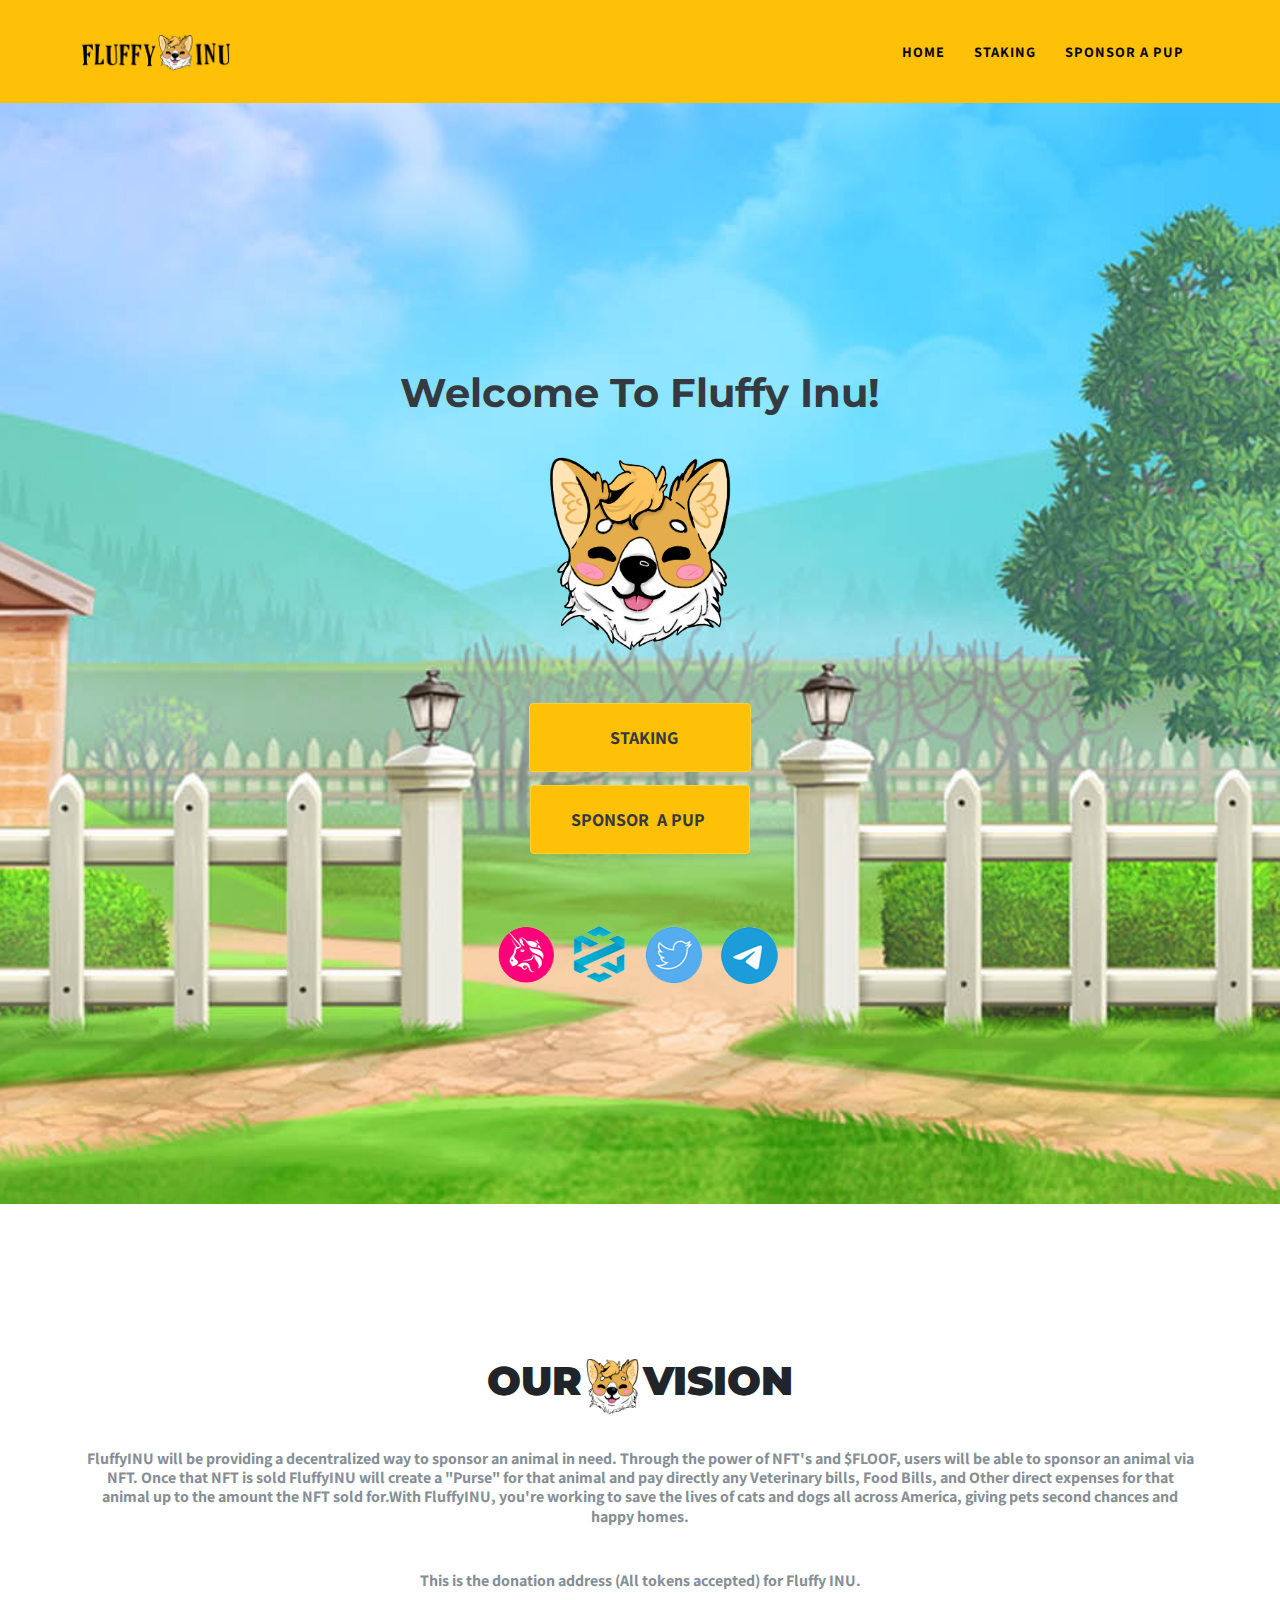
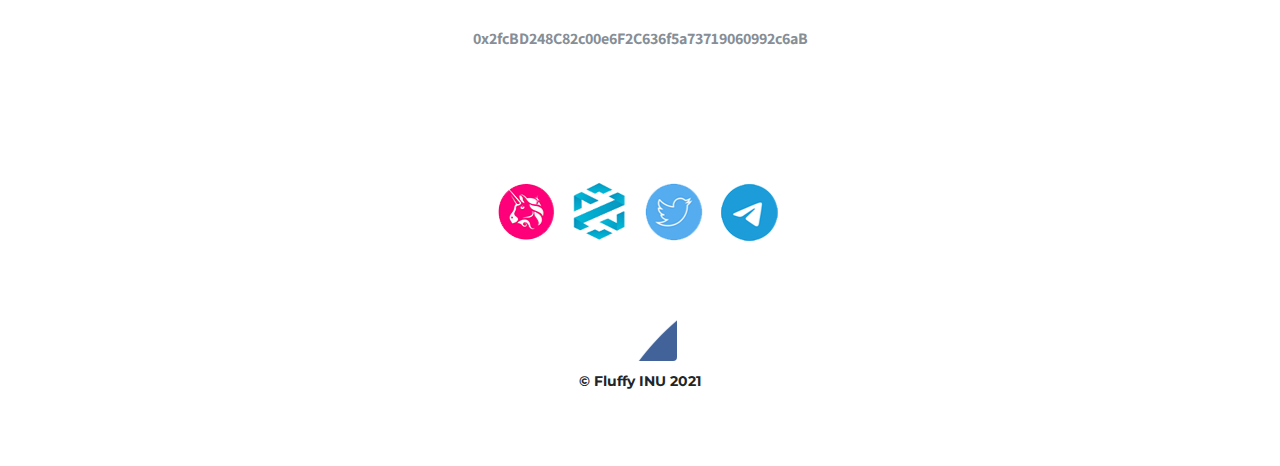
==== index.html @ c289464d "Update index.html" ====
<!DOCTYPE html>
<html>

<head>
    <meta charset="utf-8">
    <meta name="viewport" content="width=device-width, initial-scale=1.0, shrink-to-fit=no">
    <title>Fluffy Inu - FLOOF</title>
	<link rel="shortcut icon" type="assets/img/1.jpg" href="assets/img/1.png"/>
    <link rel="stylesheet" href="assets/bootstrap/css/bootstrap.min.css">
    <link rel="stylesheet" href="https://fonts.googleapis.com/css?family=Montserrat:400,700">
    <link rel="stylesheet" href="https://fonts.googleapis.com/css?family=Kaushan+Script">
    <link rel="stylesheet" href="https://fonts.googleapis.com/css?family=Assistant&amp;display=swap">
    <link rel="stylesheet" href="assets/fonts/font-awesome.min.css">
</head>

<body id="page-top" data-bs-spy="scroll" data-bs-target="#mainNav" data-bs-offset="54">
    <nav class="navbar navbar-dark navbar-expand-lg fixed-top bg-warning" id="mainNav" style="color: rgb(34,88,85);">
        <div class="container"><img src="assets/img/image1423.png" style="width: 148px;"><button data-bs-toggle="collapse" data-bs-target="#navbarResponsive" class="navbar-toggler navbar-toggler-right" type="button" aria-controls="navbarResponsive" aria-expanded="false" aria-label="Toggle navigation"><i class="fa fa-bars"></i></button>
            <div class="collapse navbar-collapse" id="navbarResponsive">
                <ul class="navbar-nav ms-auto text-uppercase">
                    <li class="nav-item"><a class="nav-link" href="index.html" style="color: #050402;font-weight: bold;font-family: Assistant, sans-serif;">Home</a></li>
                    <li class="nav-item" style="color: #050402;font-weight: bold;font-family: Assistant, sans-serif;"><a class="nav-link" href="staking.html" style="color: #050402;font-weight: bold;font-family: Assistant, sans-serif;">Staking</a></li>
                    <li class="nav-item" style="color: #050402;font-weight: bold;font-family: Assistant, sans-serif;"><a class="nav-link" href="sponsor.html" style="color: #050402;font-weight: bold;font-family: Assistant, sans-serif;">SPONSOR a pup</a></li>
                    <li class="nav-item"></li>
                    <li class="nav-item"></li>
                </ul>
            </div>
        </div>
    </nav>
    <header class="masthead" style="background: url(&quot;assets/img/TheDogHouse.jpg&quot;) center / cover no-repeat;">
        <div class="container">
            <div class="intro-text">
                <div class="intro-lead-in" style="margin-top: -207px;"><span style="color: rgb(52,58,64);"><br><br> <br> <br> <br> <br> <br> <strong>Welcome To Fluffy Inu!</strong><br></span></div><img src="assets/img/1.png" style="height: 212px;min-height: 0px;padding-top: 0px;margin-top: 3px;">
                <div class="intro-heading text-uppercase"></div><a class="btn btn-primary btn-xl text-uppercase" role="button" href="staking.html" style="color: rgb(52,58,64);background: rgb(255,193,7);font-family: Assistant, sans-serif;">&nbsp; &nbsp; &nbsp; &nbsp; &nbsp; STAKING&nbsp; &nbsp; &nbsp; &nbsp;&nbsp;</a>
                <div class="intro-heading text-uppercase"><a class="btn btn-primary btn-xl text-uppercase" role="button" href="sponsor.html" style="margin-top: 7px;color: rgb(52,58,64);background: rgb(255,193,7);font-family: Assistant, sans-serif;">SPONSOR&nbsp; A PUP&nbsp;</a></div><a class="btn" role="button" style="background: url(&quot;assets/img/uni.png&quot;), rgba(255,255,255,0);width: 88.2344px;height: 100px;border-style: none;margin-left: -14px;font-size: 16px;" href="https://v2.info.uniswap.org/token/0x43dd69250f18658f80c8b9fc0993962fe66453db"></a><a class="btn" role="button" style="background: url(&quot;assets/img/dex.png&quot;), url(&quot;assets/img/dex.png&quot;), rgba(255,255,255,0);width: 88.2344px;height: 100px;border-style: none;margin-left: -14px;" href="https://www.dextools.io/app/ether/pair-explorer/0xcd4ad3fb997b3db639ab2189c6a6e879533c0e31"></a><a class="btn" role="button" style="background: url(&quot;assets/img/tw.png&quot;), rgba(255,255,255,0);width: 88.2344px;height: 100px;border-style: none;margin-left: -14px;" href="https://twitter.com/Fluffy__INU"></a><a class="btn" role="button" style="background: url(&quot;assets/img/tel.png&quot;), rgba(255,255,255,0);width: 88.2344px;height: 100px;border-style: none;padding-left: 29px;margin-left: -12px;" href="https://t.me/FluffyINU"></a>
            </div>
        </div>
    </header>
    <section id="services">
        <div class="container">
            <div class="row">
                <div class="col-lg-12 text-center">
                    <h2 class="text-uppercase section-heading"><strong>OUR</strong><img src="assets/img/1.png" style="width: 61px;"><strong>VISION</strong><br></h2>
                    <h3 class="text-muted section-subheading" style="font-family: Assistant, sans-serif;color: rgb(87,88,89);"><br><strong>FluffyINU will be providing a decentralized way to sponsor an animal in need. Through the power of NFT's and $FLOOF, users will be able to sponsor an animal via NFT. Once that NFT is sold FluffyINU will create a "Purse" for that animal and pay directly any Veterinary bills, Food Bills, and Other direct expenses for that animal up to the amount the NFT sold for.With FluffyINU, you're working to save the lives of cats and dogs all across America, giving pets second chances and happy homes.</strong><br><br></h3>
                </div>
            </div>
            <div class="row">
                <div class="col-lg-12 text-center" style="margin-top: -87px;">
                    <h3 class="text-muted section-subheading" style="font-family: Assistant, sans-serif;color: rgb(87,88,89);"><br><br><strong>This is the donation address (All tokens accepted) for Fluffy INU.</strong><br><br><br><strong>0x2fcBD248C82c00e6F2C636f5a73719060992c6aB</strong><br><br></h3>
                </div>
            </div>
        </div>
    </section>
    <footer style="margin-top: -156px;">
        <div class="container">
            <div class="row">
                <div class="col-md-4"><span class="copyright"></span></div>
                <div class="col-md-4">
                    <ul class="list-inline social-buttons"></ul><a class="btn" role="button" style="background: url(&quot;assets/img/uni.png&quot;), rgba(255,255,255,0);width: 88.2344px;height: 100px;border-style: none;margin-left: -14px;" href="https://v2.info.uniswap.org/token/0x43dd69250f18658f80c8b9fc0993962fe66453db"></a><a class="btn" role="button" style="background: url(&quot;assets/img/dex.png&quot;), url(&quot;assets/img/dex.png&quot;), rgba(255,255,255,0);width: 88.2344px;height: 100px;border-style: none;margin-left: -14px;" href="https://www.dextools.io/app/ether/pair-explorer/0xcd4ad3fb997b3db639ab2189c6a6e879533c0e31"></a><a class="btn" role="button" style="background: url(&quot;assets/img/tw.png&quot;), rgba(255,255,255,0);width: 88.2344px;height: 100px;border-style: none;margin-left: -14px;" href="https://twitter.com/Fluffy__INU"></a><a class="btn" role="button" style="background: url(&quot;assets/img/tel.png&quot;), rgba(255,255,255,0);width: 88.2344px;height: 100px;border-style: none;padding-left: 29px;margin-left: -12px;" href="https://t.me/FluffyINU"></a><a class="btn" role="button" style="background: url(&quot;assets/img/email.png&quot;), rgba(255,255,255,0);width: 88.2344px;height: 100px;border-style: none;margin-left: -14px;" href="mailto:FluffyINU@protonmail.com"></a>
                </div>
                <div class="col-md-4">
                    <ul class="list-inline quicklinks">
                        <li class="list-inline-item"></li>
                        <li class="list-inline-item"></li>
                    </ul>
                </div>
            </div>
        </div><span class="copyright" style="margin-bottom: 23px;"><strong>© Fluffy INU 2021</strong><br><br></span>
    </footer>
    <div class="modal fade text-center portfolio-modal" role="dialog" tabindex="-1" id="portfolioModal1">
        <div class="modal-dialog modal-lg" role="document">
            <div class="modal-content">
                <div class="container">
                    <div class="row">
                        <div class="col-lg-8 mx-auto">
                            <div class="modal-body">
                                <h2 class="text-uppercase">Project Name</h2>
                                <p class="text-muted item-intro">Lorem ipsum dolor sit amet consectetur.</p><img class="img-fluid d-block mx-auto" src="assets/img/portfolio/1-full.jpg">
                                <p>Use this area to describe your project. Lorem ipsum dolor sit amet, consectetur adipisicing elit. Est blanditiis dolorem culpa incidunt minus dignissimos deserunt repellat aperiam quasi sunt officia expedita beatae cupiditate, maiores repudiandae, nostrum, reiciendis facere nemo!</p>
                                <ul class="list-unstyled">
                                    <li>Date: January 2017</li>
                                    <li>Client: Threads</li>
                                    <li>Category: Illustration</li>
                                </ul><button class="btn btn-primary" type="button" data-bs-dismiss="modal"><i class="fa fa-times"></i><span>&nbsp;Close Project</span></button>
                            </div>
                        </div>
                    </div>
                </div>
            </div>
        </div>
    </div>
    <div class="modal fade text-center portfolio-modal" role="dialog" tabindex="-1" id="portfolioModal2">
        <div class="modal-dialog modal-lg" role="document">
            <div class="modal-content">
                <div class="container">
                    <div class="row">
                        <div class="col-lg-8 mx-auto">
                            <div class="modal-body">
                                <h2 class="text-uppercase">Project Name</h2>
                                <p class="text-muted item-intro">Lorem ipsum dolor sit amet consectetur.</p><img class="img-fluid d-block mx-auto" src="assets/img/portfolio/2-full.jpg">
                                <p>Use this area to describe your project. Lorem ipsum dolor sit amet, consectetur adipisicing elit. Est blanditiis dolorem culpa incidunt minus dignissimos deserunt repellat aperiam quasi sunt officia expedita beatae cupiditate, maiores repudiandae, nostrum, reiciendis facere nemo!</p>
                                <ul class="list-unstyled">
                                    <li>Date: January 2017</li>
                                    <li>Client: Threads</li>
                                    <li>Category: Illustration</li>
                                </ul><button class="btn btn-primary" type="button" data-bs-dismiss="modal"><i class="fa fa-times"></i><span>&nbsp;Close Project</span></button>
                            </div>
                        </div>
                    </div>
                </div>
            </div>
        </div>
    </div>
    <div class="modal fade text-center portfolio-modal" role="dialog" tabindex="-1" id="portfolioModal3">
        <div class="modal-dialog modal-lg" role="document">
            <div class="modal-content">
                <div class="container">
                    <div class="row">
                        <div class="col-lg-8 mx-auto">
                            <div class="modal-body">
                                <h2 class="text-uppercase">Project Name</h2>
                                <p class="text-muted item-intro">Lorem ipsum dolor sit amet consectetur.</p><img class="img-fluid d-block mx-auto" src="assets/img/portfolio/3-full.jpg">
                                <p>Use this area to describe your project. Lorem ipsum dolor sit amet, consectetur adipisicing elit. Est blanditiis dolorem culpa incidunt minus dignissimos deserunt repellat aperiam quasi sunt officia expedita beatae cupiditate, maiores repudiandae, nostrum, reiciendis facere nemo!</p>
                                <ul class="list-unstyled">
                                    <li>Date: January 2017</li>
                                    <li>Client: Threads</li>
                                    <li>Category: Illustration</li>
                                </ul><button class="btn btn-primary" type="button" data-bs-dismiss="modal"><i class="fa fa-times"></i><span>&nbsp;Close Project</span></button>
                            </div>
                        </div>
                    </div>
                </div>
            </div>
        </div>
    </div>
    <div class="modal fade text-center portfolio-modal" role="dialog" tabindex="-1" id="portfolioModal4">
        <div class="modal-dialog modal-lg" role="document">
            <div class="modal-content">
                <div class="container">
                    <div class="row">
                        <div class="col-lg-8 mx-auto">
                            <div class="modal-body">
                                <h2 class="text-uppercase">Project Name</h2>
                                <p class="text-muted item-intro">Lorem ipsum dolor sit amet consectetur.</p><img class="img-fluid d-block mx-auto" src="assets/img/portfolio/4-full.jpg">
                                <p>Use this area to describe your project. Lorem ipsum dolor sit amet, consectetur adipisicing elit. Est blanditiis dolorem culpa incidunt minus dignissimos deserunt repellat aperiam quasi sunt officia expedita beatae cupiditate, maiores repudiandae, nostrum, reiciendis facere nemo!</p>
                                <ul class="list-unstyled">
                                    <li>Date: January 2017</li>
                                    <li>Client: Threads</li>
                                    <li>Category: Illustration</li>
                                </ul><button class="btn btn-primary" type="button" data-bs-dismiss="modal"><i class="fa fa-times"></i><span>&nbsp;Close Project</span></button>
                            </div>
                        </div>
                    </div>
                </div>
            </div>
        </div>
    </div>
    <div class="modal fade text-center portfolio-modal" role="dialog" tabindex="-1" id="portfolioModal5">
        <div class="modal-dialog modal-lg" role="document">
            <div class="modal-content">
                <div class="container">
                    <div class="row">
                        <div class="col-lg-8 mx-auto">
                            <div class="modal-body">
                                <h2 class="text-uppercase">Project Name</h2>
                                <p class="text-muted item-intro">Lorem ipsum dolor sit amet consectetur.</p><img class="img-fluid d-block mx-auto" src="assets/img/portfolio/5-full.jpg">
                                <p>Use this area to describe your project. Lorem ipsum dolor sit amet, consectetur adipisicing elit. Est blanditiis dolorem culpa incidunt minus dignissimos deserunt repellat aperiam quasi sunt officia expedita beatae cupiditate, maiores repudiandae, nostrum, reiciendis facere nemo!</p>
                                <ul class="list-unstyled">
                                    <li>Date: January 2017</li>
                                    <li>Client: Threads</li>
                                    <li>Category: Illustration</li>
                                </ul><button class="btn btn-primary" type="button" data-bs-dismiss="modal"><i class="fa fa-times"></i><span>&nbsp;Close Project</span></button>
                            </div>
                        </div>
                    </div>
                </div>
            </div>
        </div>
    </div>
    <div class="modal fade text-center portfolio-modal" role="dialog" tabindex="-1" id="portfolioModal6">
        <div class="modal-dialog modal-lg" role="document">
            <div class="modal-content">
                <div class="container">
                    <div class="row">
                        <div class="col-lg-8 mx-auto">
                            <div class="modal-body">
                                <h2 class="text-uppercase">Project Name</h2>
                                <p class="text-muted item-intro">Lorem ipsum dolor sit amet consectetur.</p><img class="img-fluid d-block mx-auto" src="assets/img/portfolio/6-full.jpg">
                                <p>Use this area to describe your project. Lorem ipsum dolor sit amet, consectetur adipisicing elit. Est blanditiis dolorem culpa incidunt minus dignissimos deserunt repellat aperiam quasi sunt officia expedita beatae cupiditate, maiores repudiandae, nostrum, reiciendis facere nemo!</p>
                                <ul class="list-unstyled">
                                    <li>Date: January 2017</li>
                                    <li>Client: Threads</li>
                                    <li>Category: Illustration</li>
                                </ul><button class="btn btn-primary" type="button" data-bs-dismiss="modal"><i class="fa fa-times"></i><span>&nbsp;Close Project</span></button>
                            </div>
                        </div>
                    </div>
                </div>
            </div>
        </div>
    </div>
    <script src="assets/bootstrap/js/bootstrap.min.js"></script>
    <script src="assets/js/agency.js"></script>
</body>

</html>
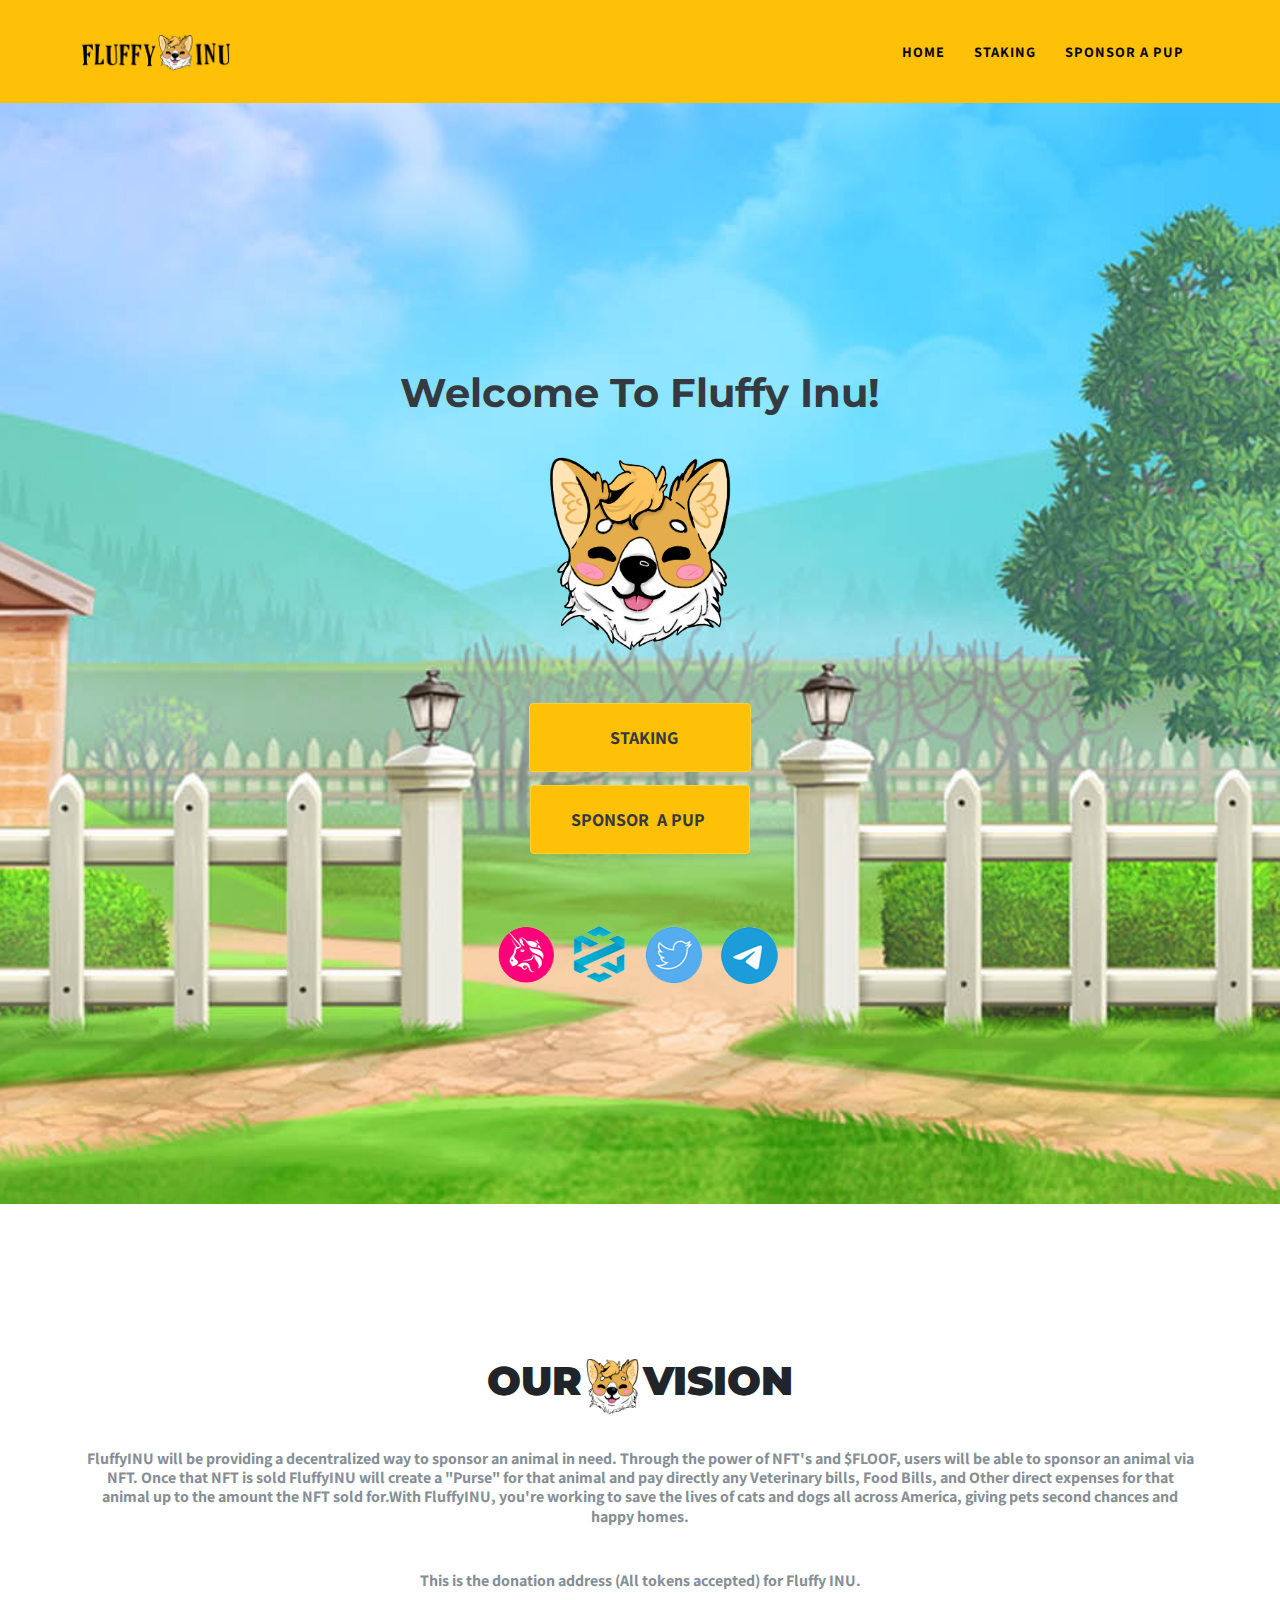
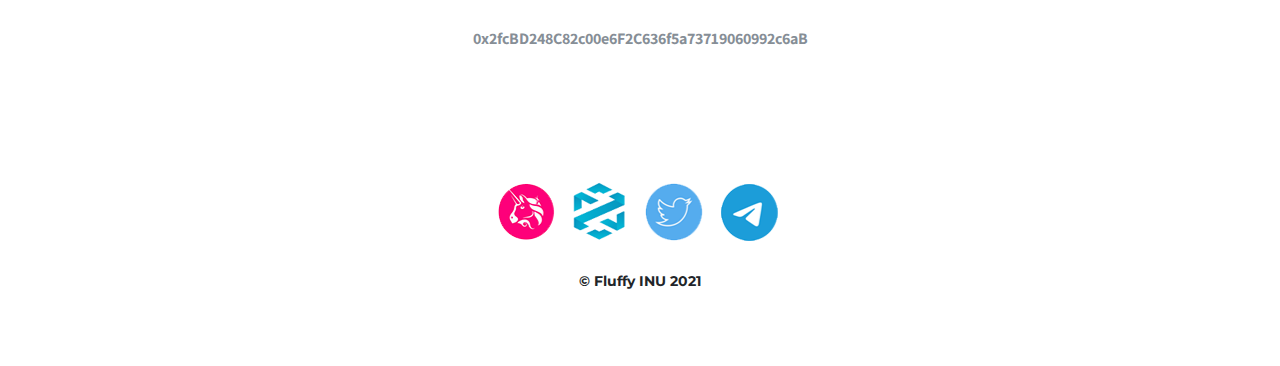
==== commit 3d57f99c: "Update index.html" ====
--- a/index.html
+++ b/index.html
@@ -56,7 +56,7 @@
             <div class="row">
                 <div class="col-md-4"><span class="copyright"></span></div>
                 <div class="col-md-4">
-                    <ul class="list-inline social-buttons"></ul><a class="btn" role="button" style="background: url(&quot;assets/img/uni.png&quot;), rgba(255,255,255,0);width: 88.2344px;height: 100px;border-style: none;margin-left: -14px;" href="https://v2.info.uniswap.org/token/0x43dd69250f18658f80c8b9fc0993962fe66453db"></a><a class="btn" role="button" style="background: url(&quot;assets/img/dex.png&quot;), url(&quot;assets/img/dex.png&quot;), rgba(255,255,255,0);width: 88.2344px;height: 100px;border-style: none;margin-left: -14px;" href="https://www.dextools.io/app/ether/pair-explorer/0xcd4ad3fb997b3db639ab2189c6a6e879533c0e31"></a><a class="btn" role="button" style="background: url(&quot;assets/img/tw.png&quot;), rgba(255,255,255,0);width: 88.2344px;height: 100px;border-style: none;margin-left: -14px;" href="https://twitter.com/Fluffy__INU"></a><a class="btn" role="button" style="background: url(&quot;assets/img/tel.png&quot;), rgba(255,255,255,0);width: 88.2344px;height: 100px;border-style: none;padding-left: 29px;margin-left: -12px;" href="https://t.me/FluffyINU"></a><a class="btn" role="button" style="background: url(&quot;assets/img/email.png&quot;), rgba(255,255,255,0);width: 88.2344px;height: 100px;border-style: none;margin-left: -14px;" href="mailto:FluffyINU@protonmail.com"></a>
+                    <ul class="list-inline social-buttons"></ul><a class="btn" role="button" style="background: url(&quot;assets/img/uni.png&quot;), rgba(255,255,255,0);width: 88.2344px;height: 100px;border-style: none;margin-left: -14px;" href="https://v2.info.uniswap.org/token/0x43dd69250f18658f80c8b9fc0993962fe66453db"></a><a class="btn" role="button" style="background: url(&quot;assets/img/dex.png&quot;), url(&quot;assets/img/dex.png&quot;), rgba(255,255,255,0);width: 88.2344px;height: 100px;border-style: none;margin-left: -14px;" href="https://www.dextools.io/app/ether/pair-explorer/0xcd4ad3fb997b3db639ab2189c6a6e879533c0e31"></a><a class="btn" role="button" style="background: url(&quot;assets/img/tw.png&quot;), rgba(255,255,255,0);width: 88.2344px;height: 100px;border-style: none;margin-left: -14px;" href="https://twitter.com/Fluffy__INU"></a><a class="btn" role="button" style="background: url(&quot;assets/img/tel.png&quot;), rgba(255,255,255,0);width: 88.2344px;height: 100px;border-style: none;padding-left: 29px;margin-left: -12px;" href="https://t.me/FluffyINU"></a>
                 </div>
                 <div class="col-md-4">
                     <ul class="list-inline quicklinks">
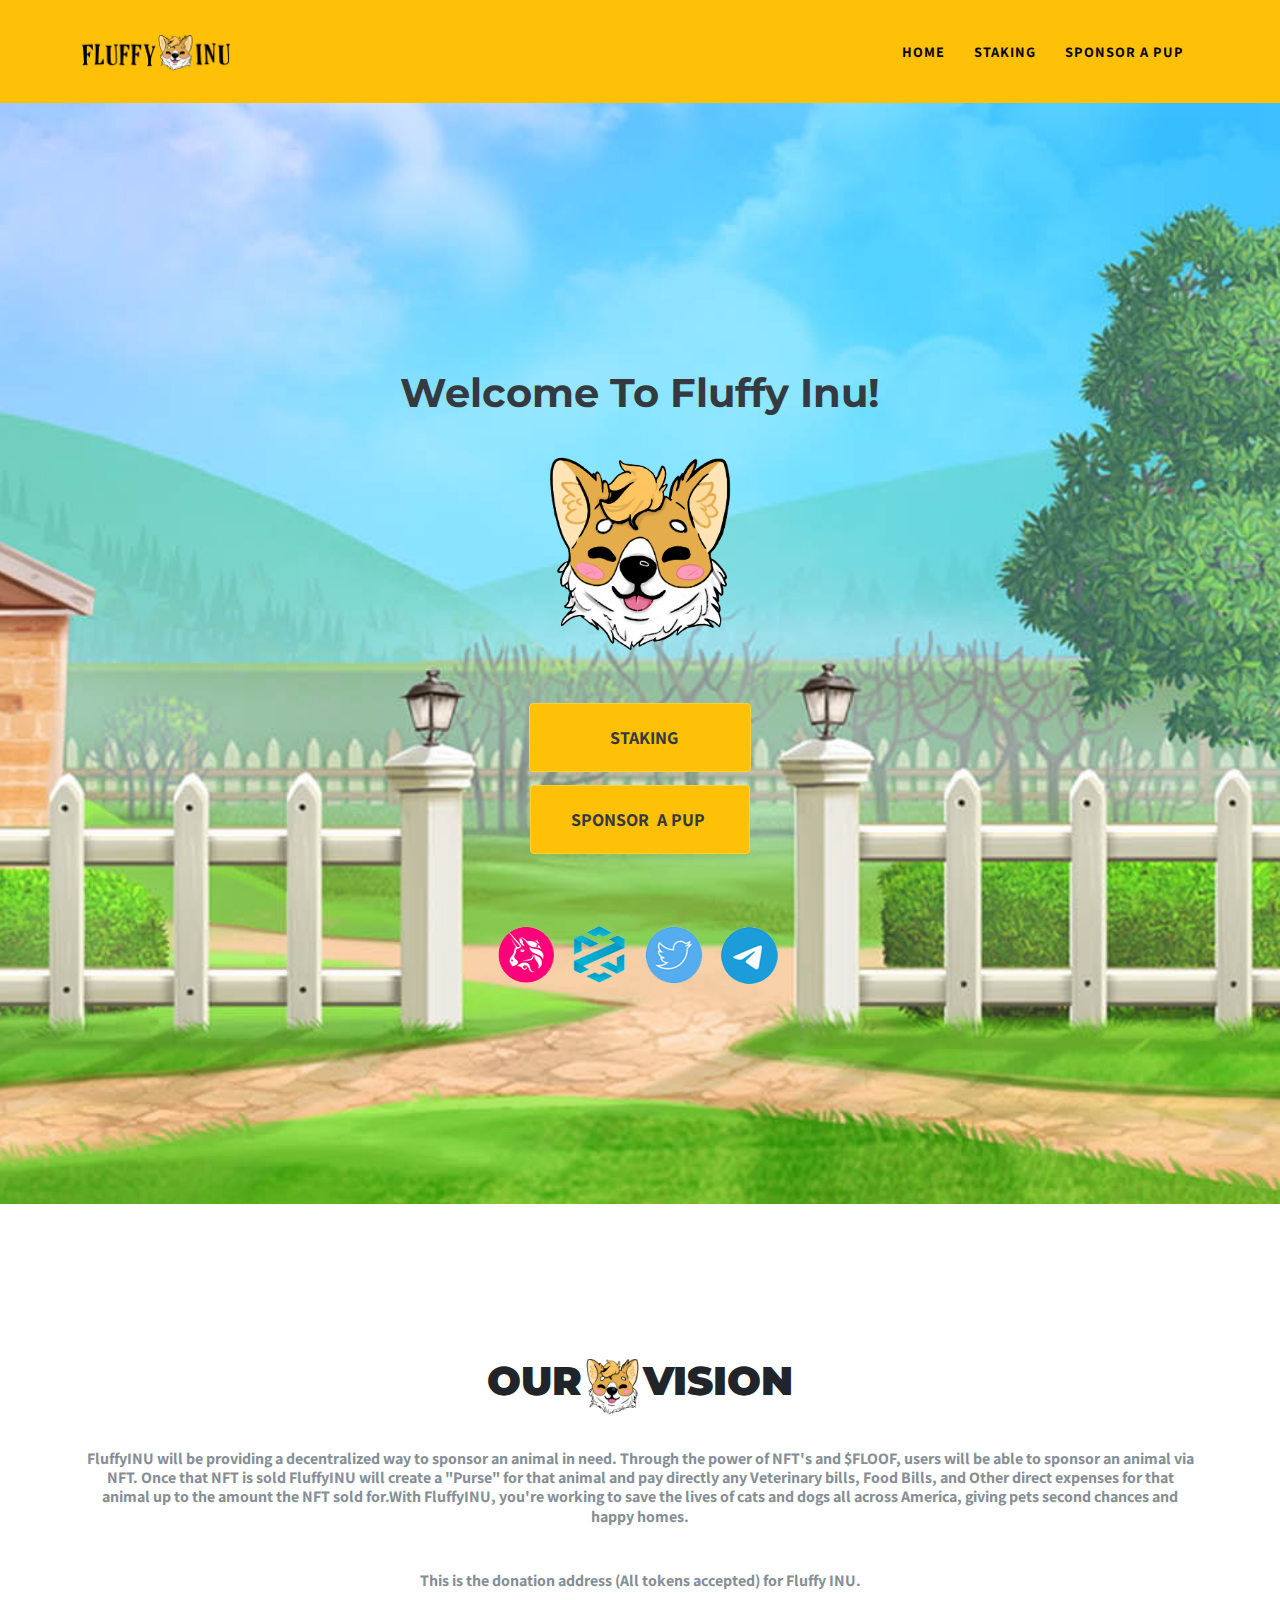
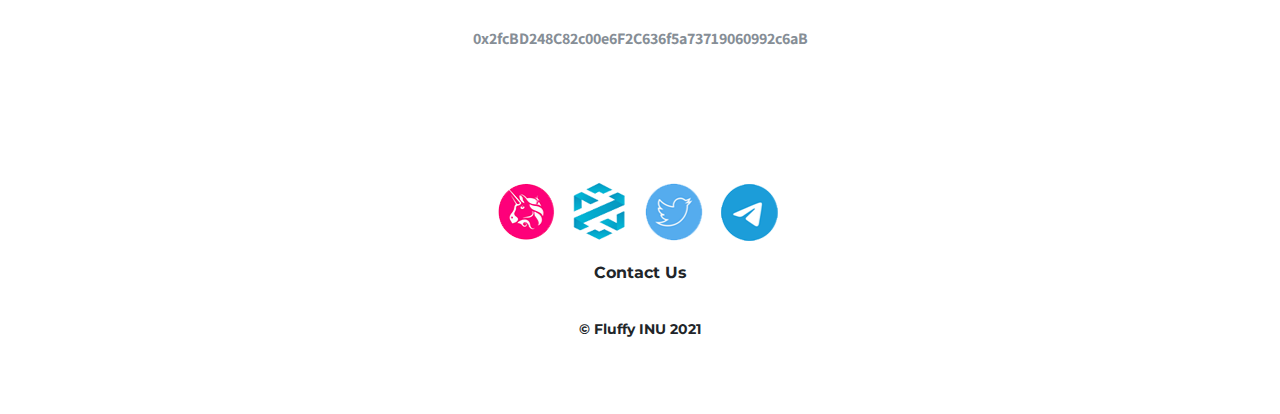
==== commit 7473cd4e: "Update index.html" ====
--- a/index.html
+++ b/index.html
@@ -65,6 +65,7 @@
                     </ul>
                 </div>
             </div>
+		</div><strong>Contact Us</strong><br><br></span>
         </div><span class="copyright" style="margin-bottom: 23px;"><strong>© Fluffy INU 2021</strong><br><br></span>
     </footer>
     <div class="modal fade text-center portfolio-modal" role="dialog" tabindex="-1" id="portfolioModal1">
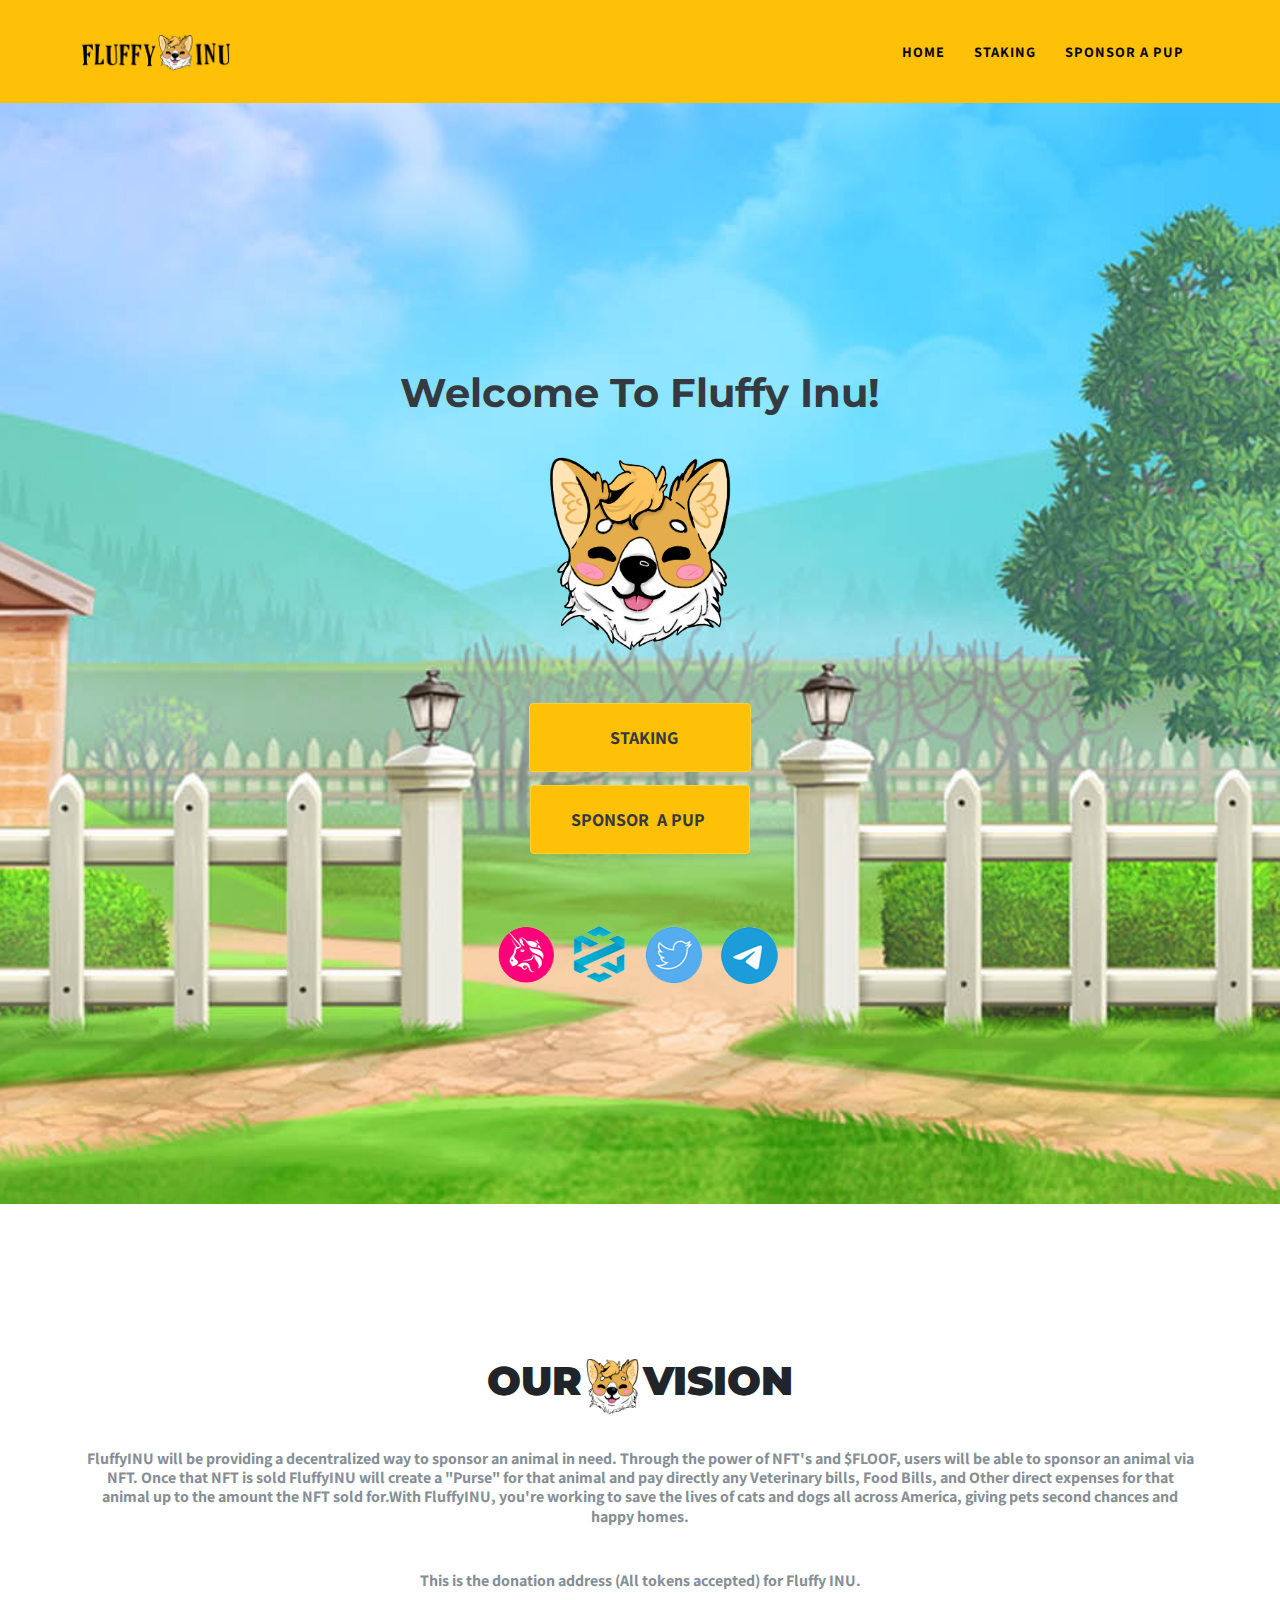
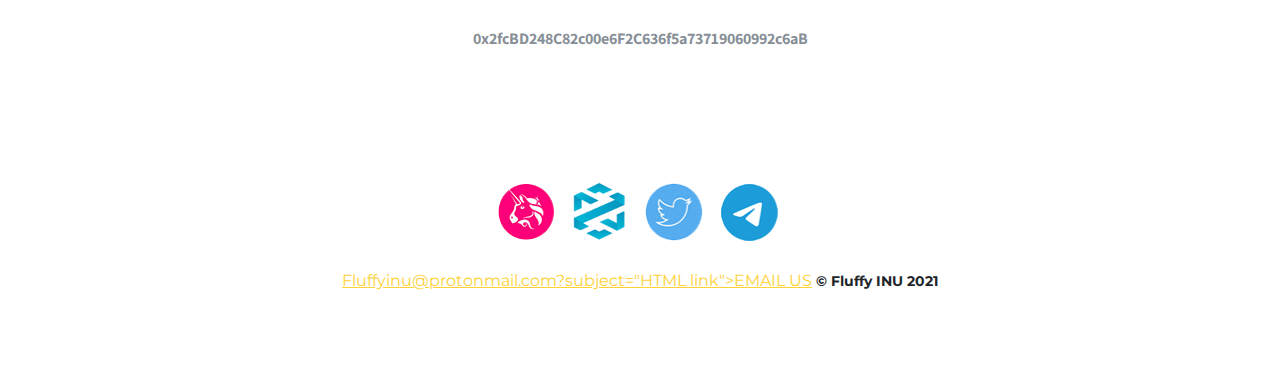
==== commit c9a384f9: "Update index.html" ====
--- a/index.html
+++ b/index.html
@@ -65,7 +65,7 @@
                     </ul>
                 </div>
             </div>
-		</div><strong>Contact Us</strong><br><br></span>
+		</div><a href=mailto:<nowiki>Fluffyinu@protonmail.com?subject="HTML link">EMAIL US</a>
         </div><span class="copyright" style="margin-bottom: 23px;"><strong>© Fluffy INU 2021</strong><br><br></span>
     </footer>
     <div class="modal fade text-center portfolio-modal" role="dialog" tabindex="-1" id="portfolioModal1">
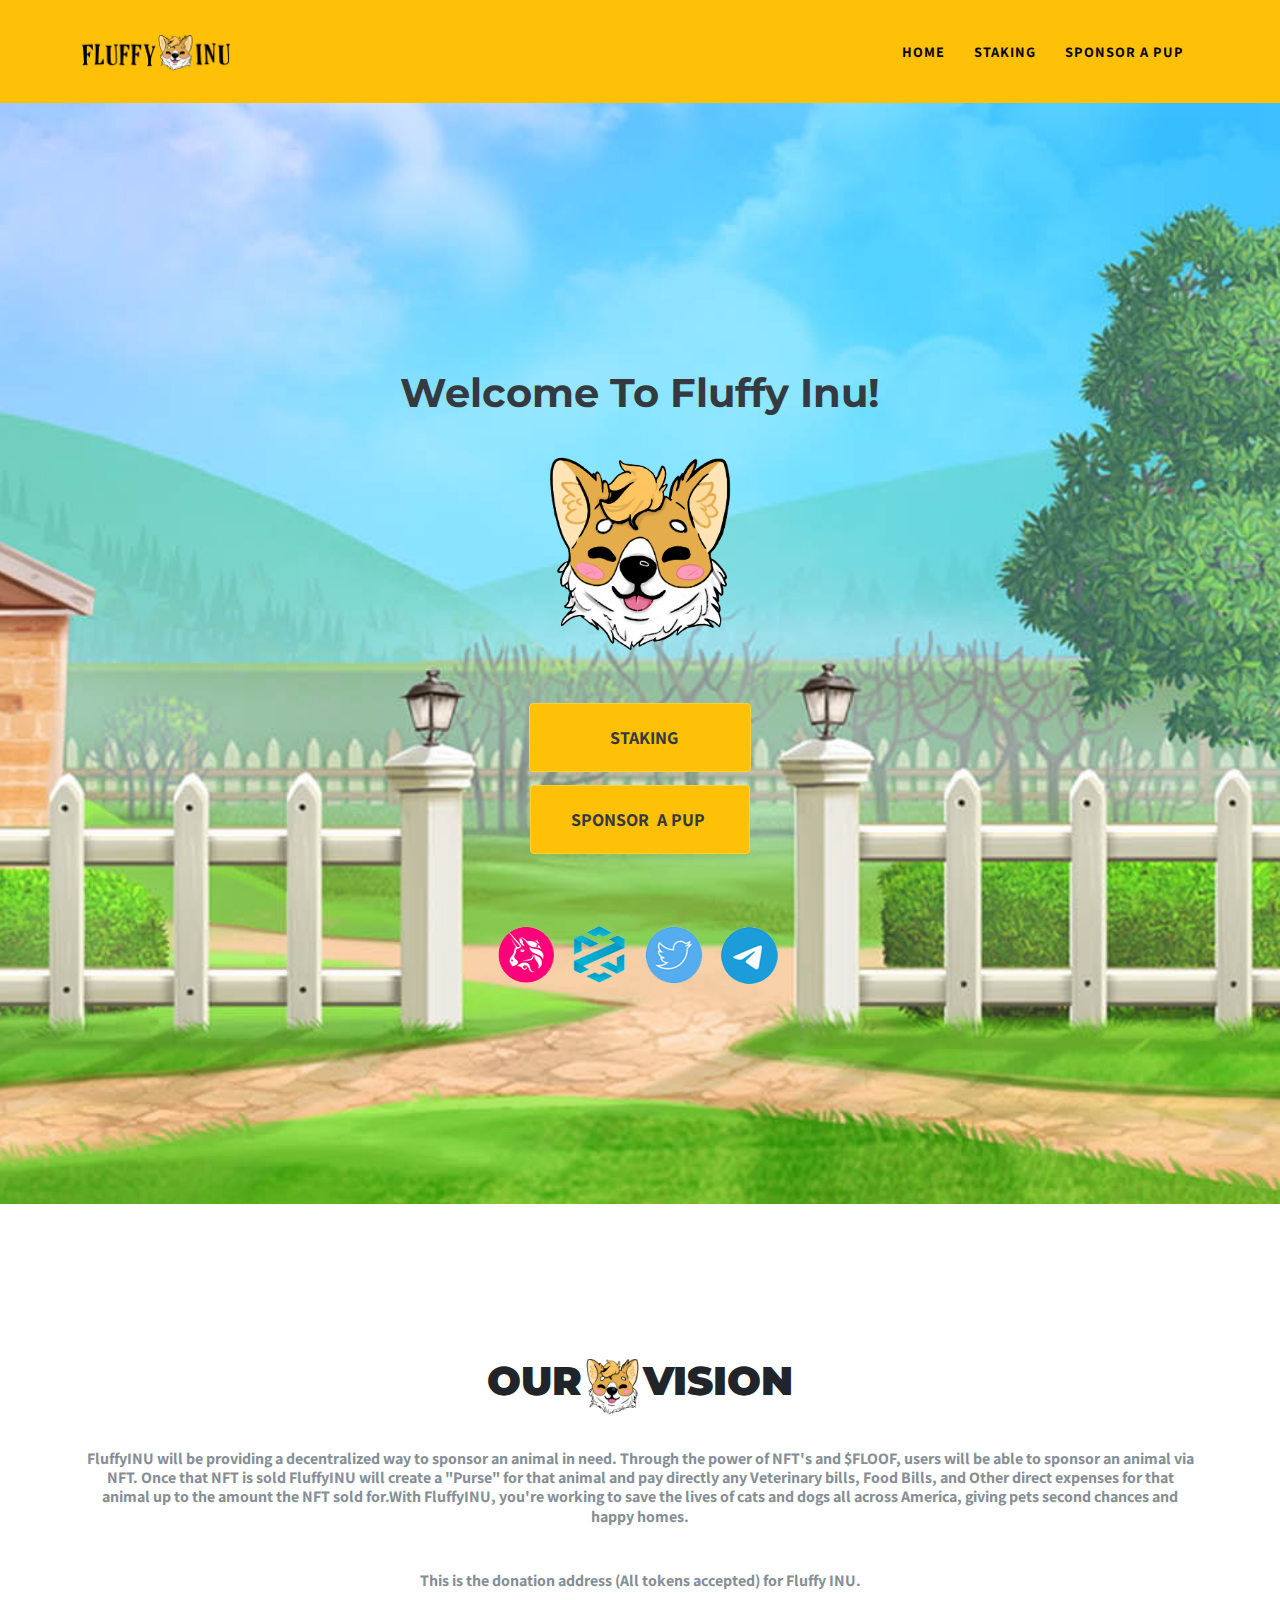
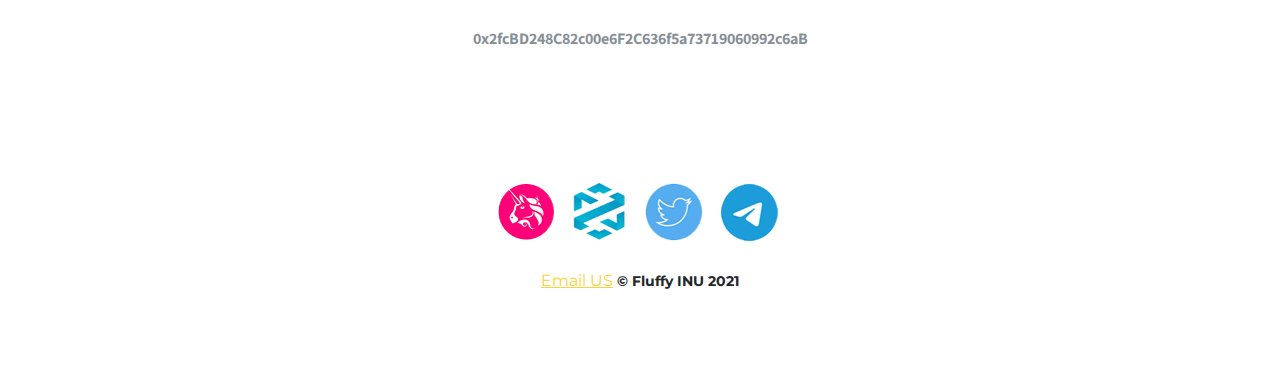
==== commit 2f790fbd: "Update index.html" ====
--- a/index.html
+++ b/index.html
@@ -65,7 +65,7 @@
                     </ul>
                 </div>
             </div>
-		</div><a href=mailto:<nowiki>Fluffyinu@protonmail.com?subject="HTML link">EMAIL US</a>
+		</div><a href = "mailto: FluffyINU@protonmail.com">Email US</a>
         </div><span class="copyright" style="margin-bottom: 23px;"><strong>© Fluffy INU 2021</strong><br><br></span>
     </footer>
     <div class="modal fade text-center portfolio-modal" role="dialog" tabindex="-1" id="portfolioModal1">
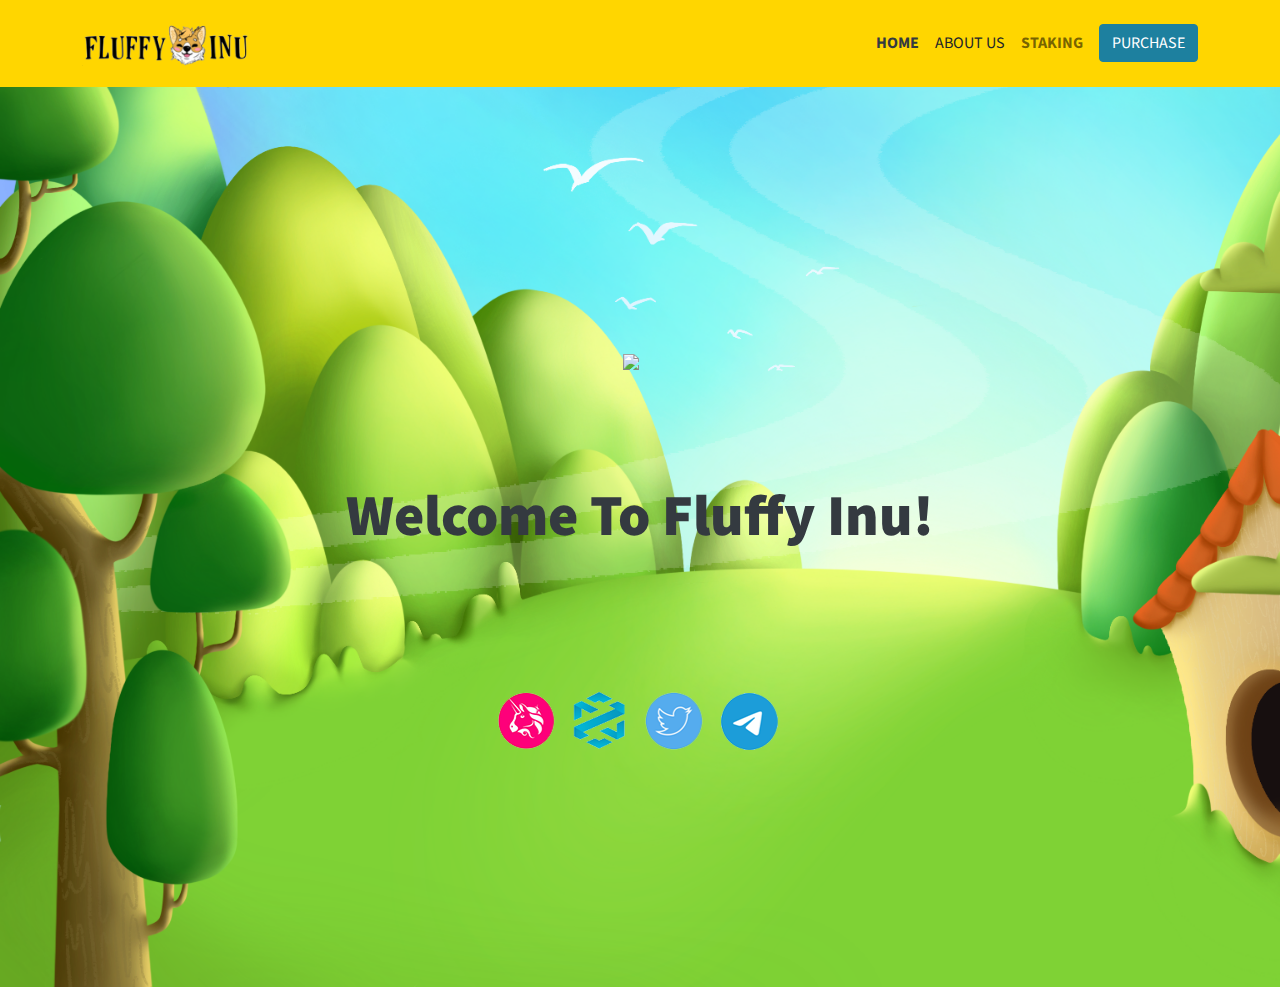
==== commit 1b2ebac7: "Major Update" ====
--- a/index.html
+++ b/index.html
@@ -4,204 +4,37 @@
 <head>
     <meta charset="utf-8">
     <meta name="viewport" content="width=device-width, initial-scale=1.0, shrink-to-fit=no">
-    <title>Fluffy Inu - FLOOF</title>
-	<link rel="shortcut icon" type="assets/img/1.jpg" href="assets/img/1.png"/>
+    <title>Home - Brand</title>
     <link rel="stylesheet" href="assets/bootstrap/css/bootstrap.min.css">
-    <link rel="stylesheet" href="https://fonts.googleapis.com/css?family=Montserrat:400,700">
-    <link rel="stylesheet" href="https://fonts.googleapis.com/css?family=Kaushan+Script">
-    <link rel="stylesheet" href="https://fonts.googleapis.com/css?family=Assistant&amp;display=swap">
-    <link rel="stylesheet" href="assets/fonts/font-awesome.min.css">
+    <link rel="stylesheet" href="https://fonts.googleapis.com/css?family=Source+Sans+Pro:300,400,700,300italic,400italic,700italic&amp;display=swap">
+    <link rel="stylesheet" href="assets/css/Banner-Heading-Image.css">
+    <link rel="stylesheet" href="assets/css/Navbar-Right-Links.css">
+    <link rel="stylesheet" href="assets/css/Profile-Edit-Form-1.css">
+    <link rel="stylesheet" href="assets/css/Profile-Edit-Form.css">
 </head>
 
-<body id="page-top" data-bs-spy="scroll" data-bs-target="#mainNav" data-bs-offset="54">
-    <nav class="navbar navbar-dark navbar-expand-lg fixed-top bg-warning" id="mainNav" style="color: rgb(34,88,85);">
-        <div class="container"><img src="assets/img/image1423.png" style="width: 148px;"><button data-bs-toggle="collapse" data-bs-target="#navbarResponsive" class="navbar-toggler navbar-toggler-right" type="button" aria-controls="navbarResponsive" aria-expanded="false" aria-label="Toggle navigation"><i class="fa fa-bars"></i></button>
-            <div class="collapse navbar-collapse" id="navbarResponsive">
-                <ul class="navbar-nav ms-auto text-uppercase">
-                    <li class="nav-item"><a class="nav-link" href="index.html" style="color: #050402;font-weight: bold;font-family: Assistant, sans-serif;">Home</a></li>
-                    <li class="nav-item" style="color: #050402;font-weight: bold;font-family: Assistant, sans-serif;"><a class="nav-link" href="staking.html" style="color: #050402;font-weight: bold;font-family: Assistant, sans-serif;">Staking</a></li>
-                    <li class="nav-item" style="color: #050402;font-weight: bold;font-family: Assistant, sans-serif;"><a class="nav-link" href="sponsor.html" style="color: #050402;font-weight: bold;font-family: Assistant, sans-serif;">SPONSOR a pup</a></li>
-                    <li class="nav-item"></li>
-                    <li class="nav-item"></li>
-                </ul>
+<body id="page-top">
+    <nav class="navbar navbar-light navbar-expand-md py-3" style="background: #ffd600;">
+        <div class="container"><a class="navbar-brand d-flex align-items-center" href="#"><span style="width: 161px;"><img src="assets/img/flo.png" style="width: 168px;"></span></a><button data-bs-toggle="collapse" class="navbar-toggler" data-bs-target="#navcol-2"><span class="visually-hidden">Toggle navigation</span><span class="navbar-toggler-icon"></span></button>
+            <div class="collapse navbar-collapse" id="navcol-2">
+                <ul class="navbar-nav ms-auto">
+                    <li class="nav-item"><a class="nav-link active" href="index.html" style="color: rgb(52,58,64);font-weight: bold;">HOME</a></li>
+                    <li class="nav-item"><a class="nav-link" href="about.html" style="color: rgb(33,37,41);">ABOUT US</a></li>
+                    <li class="nav-item"><a class="nav-link" href="staking.html" style="font-weight: bold;">STAKING</a></li>
+                </ul><a class="btn btn-primary ms-md-2" role="button" href="https://v2.info.uniswap.org/token/0x43dd69250f18658f80c8b9fc0993962fe66453db">PURCHASE</a>
             </div>
         </div>
     </nav>
-    <header class="masthead" style="background: url(&quot;assets/img/TheDogHouse.jpg&quot;) center / cover no-repeat;">
-        <div class="container">
-            <div class="intro-text">
-                <div class="intro-lead-in" style="margin-top: -207px;"><span style="color: rgb(52,58,64);"><br><br> <br> <br> <br> <br> <br> <strong>Welcome To Fluffy Inu!</strong><br></span></div><img src="assets/img/1.png" style="height: 212px;min-height: 0px;padding-top: 0px;margin-top: 3px;">
-                <div class="intro-heading text-uppercase"></div><a class="btn btn-primary btn-xl text-uppercase" role="button" href="staking.html" style="color: rgb(52,58,64);background: rgb(255,193,7);font-family: Assistant, sans-serif;">&nbsp; &nbsp; &nbsp; &nbsp; &nbsp; STAKING&nbsp; &nbsp; &nbsp; &nbsp;&nbsp;</a>
-                <div class="intro-heading text-uppercase"><a class="btn btn-primary btn-xl text-uppercase" role="button" href="sponsor.html" style="margin-top: 7px;color: rgb(52,58,64);background: rgb(255,193,7);font-family: Assistant, sans-serif;">SPONSOR&nbsp; A PUP&nbsp;</a></div><a class="btn" role="button" style="background: url(&quot;assets/img/uni.png&quot;), rgba(255,255,255,0);width: 88.2344px;height: 100px;border-style: none;margin-left: -14px;font-size: 16px;" href="https://v2.info.uniswap.org/token/0x43dd69250f18658f80c8b9fc0993962fe66453db"></a><a class="btn" role="button" style="background: url(&quot;assets/img/dex.png&quot;), url(&quot;assets/img/dex.png&quot;), rgba(255,255,255,0);width: 88.2344px;height: 100px;border-style: none;margin-left: -14px;" href="https://www.dextools.io/app/ether/pair-explorer/0xcd4ad3fb997b3db639ab2189c6a6e879533c0e31"></a><a class="btn" role="button" style="background: url(&quot;assets/img/tw.png&quot;), rgba(255,255,255,0);width: 88.2344px;height: 100px;border-style: none;margin-left: -14px;" href="https://twitter.com/Fluffy__INU"></a><a class="btn" role="button" style="background: url(&quot;assets/img/tel.png&quot;), rgba(255,255,255,0);width: 88.2344px;height: 100px;border-style: none;padding-left: 29px;margin-left: -12px;" href="https://t.me/FluffyINU"></a>
-            </div>
+    <header class="d-flex masthead" style="background: url(&quot;assets/img/Background_For_Dog_.png&quot;) no-repeat;background-size: cover;">
+        <div class="container my-auto text-center" style="width: 1275px;">
+            <h1 class="mb-1"><img src="assets/img/Attachment_1656701744.png" style="font-size: 54px;width: 209px;">&nbsp;</h1>
+            <h3 class="mb-5" style="color: #ffe500;"><em style="color: rgb(255,199,0);font-size: 57.96px;"><br><strong><span style="font-style: normal !important; color: rgb(52, 58, 64);">Welcome To Fluffy Inu!</span></strong><br><br></em></h3><a class="btn" role="button" style="background: url(&quot;assets/img/uni.png&quot;), rgba(255,255,255,0);width: 88.2344px;height: 100px;border-style: none;margin-left: -14px;" href="https://v2.info.uniswap.org/token/0x43dd69250f18658f80c8b9fc0993962fe66453db"></a><a class="btn" role="button" style="background: url(&quot;assets/img/dex.png&quot;), url(&quot;assets/img/dex.png&quot;), rgba(255,255,255,0);width: 88.2344px;height: 100px;border-style: none;margin-left: -14px;" href="https://www.dextools.io/app/ether/pair-explorer/0xcd4ad3fb997b3db639ab2189c6a6e879533c0e31"></a><a class="btn" role="button" style="background: url(&quot;assets/img/tw.png&quot;), rgba(255,255,255,0);width: 88.2344px;height: 100px;border-style: none;margin-left: -14px;" href="https://twitter.com/Fluffy__INU"></a><a class="btn" role="button" style="background: url(&quot;assets/img/tel.png&quot;), rgba(255,255,255,0);width: 88.2344px;height: 100px;border-style: none;padding-left: 29px;margin-left: -12px;" href="https://t.me/FluffyINU"></a>
+            <div class="overlay"></div>
         </div>
     </header>
-    <section id="services">
-        <div class="container">
-            <div class="row">
-                <div class="col-lg-12 text-center">
-                    <h2 class="text-uppercase section-heading"><strong>OUR</strong><img src="assets/img/1.png" style="width: 61px;"><strong>VISION</strong><br></h2>
-                    <h3 class="text-muted section-subheading" style="font-family: Assistant, sans-serif;color: rgb(87,88,89);"><br><strong>FluffyINU will be providing a decentralized way to sponsor an animal in need. Through the power of NFT's and $FLOOF, users will be able to sponsor an animal via NFT. Once that NFT is sold FluffyINU will create a "Purse" for that animal and pay directly any Veterinary bills, Food Bills, and Other direct expenses for that animal up to the amount the NFT sold for.With FluffyINU, you're working to save the lives of cats and dogs all across America, giving pets second chances and happy homes.</strong><br><br></h3>
-                </div>
-            </div>
-            <div class="row">
-                <div class="col-lg-12 text-center" style="margin-top: -87px;">
-                    <h3 class="text-muted section-subheading" style="font-family: Assistant, sans-serif;color: rgb(87,88,89);"><br><br><strong>This is the donation address (All tokens accepted) for Fluffy INU.</strong><br><br><br><strong>0x2fcBD248C82c00e6F2C636f5a73719060992c6aB</strong><br><br></h3>
-                </div>
-            </div>
-        </div>
-    </section>
-    <footer style="margin-top: -156px;">
-        <div class="container">
-            <div class="row">
-                <div class="col-md-4"><span class="copyright"></span></div>
-                <div class="col-md-4">
-                    <ul class="list-inline social-buttons"></ul><a class="btn" role="button" style="background: url(&quot;assets/img/uni.png&quot;), rgba(255,255,255,0);width: 88.2344px;height: 100px;border-style: none;margin-left: -14px;" href="https://v2.info.uniswap.org/token/0x43dd69250f18658f80c8b9fc0993962fe66453db"></a><a class="btn" role="button" style="background: url(&quot;assets/img/dex.png&quot;), url(&quot;assets/img/dex.png&quot;), rgba(255,255,255,0);width: 88.2344px;height: 100px;border-style: none;margin-left: -14px;" href="https://www.dextools.io/app/ether/pair-explorer/0xcd4ad3fb997b3db639ab2189c6a6e879533c0e31"></a><a class="btn" role="button" style="background: url(&quot;assets/img/tw.png&quot;), rgba(255,255,255,0);width: 88.2344px;height: 100px;border-style: none;margin-left: -14px;" href="https://twitter.com/Fluffy__INU"></a><a class="btn" role="button" style="background: url(&quot;assets/img/tel.png&quot;), rgba(255,255,255,0);width: 88.2344px;height: 100px;border-style: none;padding-left: 29px;margin-left: -12px;" href="https://t.me/FluffyINU"></a>
-                </div>
-                <div class="col-md-4">
-                    <ul class="list-inline quicklinks">
-                        <li class="list-inline-item"></li>
-                        <li class="list-inline-item"></li>
-                    </ul>
-                </div>
-            </div>
-		</div><a href = "mailto: FluffyINU@protonmail.com">Email US</a>
-        </div><span class="copyright" style="margin-bottom: 23px;"><strong>© Fluffy INU 2021</strong><br><br></span>
-    </footer>
-    <div class="modal fade text-center portfolio-modal" role="dialog" tabindex="-1" id="portfolioModal1">
-        <div class="modal-dialog modal-lg" role="document">
-            <div class="modal-content">
-                <div class="container">
-                    <div class="row">
-                        <div class="col-lg-8 mx-auto">
-                            <div class="modal-body">
-                                <h2 class="text-uppercase">Project Name</h2>
-                                <p class="text-muted item-intro">Lorem ipsum dolor sit amet consectetur.</p><img class="img-fluid d-block mx-auto" src="assets/img/portfolio/1-full.jpg">
-                                <p>Use this area to describe your project. Lorem ipsum dolor sit amet, consectetur adipisicing elit. Est blanditiis dolorem culpa incidunt minus dignissimos deserunt repellat aperiam quasi sunt officia expedita beatae cupiditate, maiores repudiandae, nostrum, reiciendis facere nemo!</p>
-                                <ul class="list-unstyled">
-                                    <li>Date: January 2017</li>
-                                    <li>Client: Threads</li>
-                                    <li>Category: Illustration</li>
-                                </ul><button class="btn btn-primary" type="button" data-bs-dismiss="modal"><i class="fa fa-times"></i><span>&nbsp;Close Project</span></button>
-                            </div>
-                        </div>
-                    </div>
-                </div>
-            </div>
-        </div>
-    </div>
-    <div class="modal fade text-center portfolio-modal" role="dialog" tabindex="-1" id="portfolioModal2">
-        <div class="modal-dialog modal-lg" role="document">
-            <div class="modal-content">
-                <div class="container">
-                    <div class="row">
-                        <div class="col-lg-8 mx-auto">
-                            <div class="modal-body">
-                                <h2 class="text-uppercase">Project Name</h2>
-                                <p class="text-muted item-intro">Lorem ipsum dolor sit amet consectetur.</p><img class="img-fluid d-block mx-auto" src="assets/img/portfolio/2-full.jpg">
-                                <p>Use this area to describe your project. Lorem ipsum dolor sit amet, consectetur adipisicing elit. Est blanditiis dolorem culpa incidunt minus dignissimos deserunt repellat aperiam quasi sunt officia expedita beatae cupiditate, maiores repudiandae, nostrum, reiciendis facere nemo!</p>
-                                <ul class="list-unstyled">
-                                    <li>Date: January 2017</li>
-                                    <li>Client: Threads</li>
-                                    <li>Category: Illustration</li>
-                                </ul><button class="btn btn-primary" type="button" data-bs-dismiss="modal"><i class="fa fa-times"></i><span>&nbsp;Close Project</span></button>
-                            </div>
-                        </div>
-                    </div>
-                </div>
-            </div>
-        </div>
-    </div>
-    <div class="modal fade text-center portfolio-modal" role="dialog" tabindex="-1" id="portfolioModal3">
-        <div class="modal-dialog modal-lg" role="document">
-            <div class="modal-content">
-                <div class="container">
-                    <div class="row">
-                        <div class="col-lg-8 mx-auto">
-                            <div class="modal-body">
-                                <h2 class="text-uppercase">Project Name</h2>
-                                <p class="text-muted item-intro">Lorem ipsum dolor sit amet consectetur.</p><img class="img-fluid d-block mx-auto" src="assets/img/portfolio/3-full.jpg">
-                                <p>Use this area to describe your project. Lorem ipsum dolor sit amet, consectetur adipisicing elit. Est blanditiis dolorem culpa incidunt minus dignissimos deserunt repellat aperiam quasi sunt officia expedita beatae cupiditate, maiores repudiandae, nostrum, reiciendis facere nemo!</p>
-                                <ul class="list-unstyled">
-                                    <li>Date: January 2017</li>
-                                    <li>Client: Threads</li>
-                                    <li>Category: Illustration</li>
-                                </ul><button class="btn btn-primary" type="button" data-bs-dismiss="modal"><i class="fa fa-times"></i><span>&nbsp;Close Project</span></button>
-                            </div>
-                        </div>
-                    </div>
-                </div>
-            </div>
-        </div>
-    </div>
-    <div class="modal fade text-center portfolio-modal" role="dialog" tabindex="-1" id="portfolioModal4">
-        <div class="modal-dialog modal-lg" role="document">
-            <div class="modal-content">
-                <div class="container">
-                    <div class="row">
-                        <div class="col-lg-8 mx-auto">
-                            <div class="modal-body">
-                                <h2 class="text-uppercase">Project Name</h2>
-                                <p class="text-muted item-intro">Lorem ipsum dolor sit amet consectetur.</p><img class="img-fluid d-block mx-auto" src="assets/img/portfolio/4-full.jpg">
-                                <p>Use this area to describe your project. Lorem ipsum dolor sit amet, consectetur adipisicing elit. Est blanditiis dolorem culpa incidunt minus dignissimos deserunt repellat aperiam quasi sunt officia expedita beatae cupiditate, maiores repudiandae, nostrum, reiciendis facere nemo!</p>
-                                <ul class="list-unstyled">
-                                    <li>Date: January 2017</li>
-                                    <li>Client: Threads</li>
-                                    <li>Category: Illustration</li>
-                                </ul><button class="btn btn-primary" type="button" data-bs-dismiss="modal"><i class="fa fa-times"></i><span>&nbsp;Close Project</span></button>
-                            </div>
-                        </div>
-                    </div>
-                </div>
-            </div>
-        </div>
-    </div>
-    <div class="modal fade text-center portfolio-modal" role="dialog" tabindex="-1" id="portfolioModal5">
-        <div class="modal-dialog modal-lg" role="document">
-            <div class="modal-content">
-                <div class="container">
-                    <div class="row">
-                        <div class="col-lg-8 mx-auto">
-                            <div class="modal-body">
-                                <h2 class="text-uppercase">Project Name</h2>
-                                <p class="text-muted item-intro">Lorem ipsum dolor sit amet consectetur.</p><img class="img-fluid d-block mx-auto" src="assets/img/portfolio/5-full.jpg">
-                                <p>Use this area to describe your project. Lorem ipsum dolor sit amet, consectetur adipisicing elit. Est blanditiis dolorem culpa incidunt minus dignissimos deserunt repellat aperiam quasi sunt officia expedita beatae cupiditate, maiores repudiandae, nostrum, reiciendis facere nemo!</p>
-                                <ul class="list-unstyled">
-                                    <li>Date: January 2017</li>
-                                    <li>Client: Threads</li>
-                                    <li>Category: Illustration</li>
-                                </ul><button class="btn btn-primary" type="button" data-bs-dismiss="modal"><i class="fa fa-times"></i><span>&nbsp;Close Project</span></button>
-                            </div>
-                        </div>
-                    </div>
-                </div>
-            </div>
-        </div>
-    </div>
-    <div class="modal fade text-center portfolio-modal" role="dialog" tabindex="-1" id="portfolioModal6">
-        <div class="modal-dialog modal-lg" role="document">
-            <div class="modal-content">
-                <div class="container">
-                    <div class="row">
-                        <div class="col-lg-8 mx-auto">
-                            <div class="modal-body">
-                                <h2 class="text-uppercase">Project Name</h2>
-                                <p class="text-muted item-intro">Lorem ipsum dolor sit amet consectetur.</p><img class="img-fluid d-block mx-auto" src="assets/img/portfolio/6-full.jpg">
-                                <p>Use this area to describe your project. Lorem ipsum dolor sit amet, consectetur adipisicing elit. Est blanditiis dolorem culpa incidunt minus dignissimos deserunt repellat aperiam quasi sunt officia expedita beatae cupiditate, maiores repudiandae, nostrum, reiciendis facere nemo!</p>
-                                <ul class="list-unstyled">
-                                    <li>Date: January 2017</li>
-                                    <li>Client: Threads</li>
-                                    <li>Category: Illustration</li>
-                                </ul><button class="btn btn-primary" type="button" data-bs-dismiss="modal"><i class="fa fa-times"></i><span>&nbsp;Close Project</span></button>
-                            </div>
-                        </div>
-                    </div>
-                </div>
-            </div>
-        </div>
-    </div>
     <script src="assets/bootstrap/js/bootstrap.min.js"></script>
-    <script src="assets/js/agency.js"></script>
+    <script src="assets/js/stylish-portfolio.js"></script>
+    <script src="assets/js/Profile-Edit-Form.js"></script>
 </body>
 
-</html>
+</html>